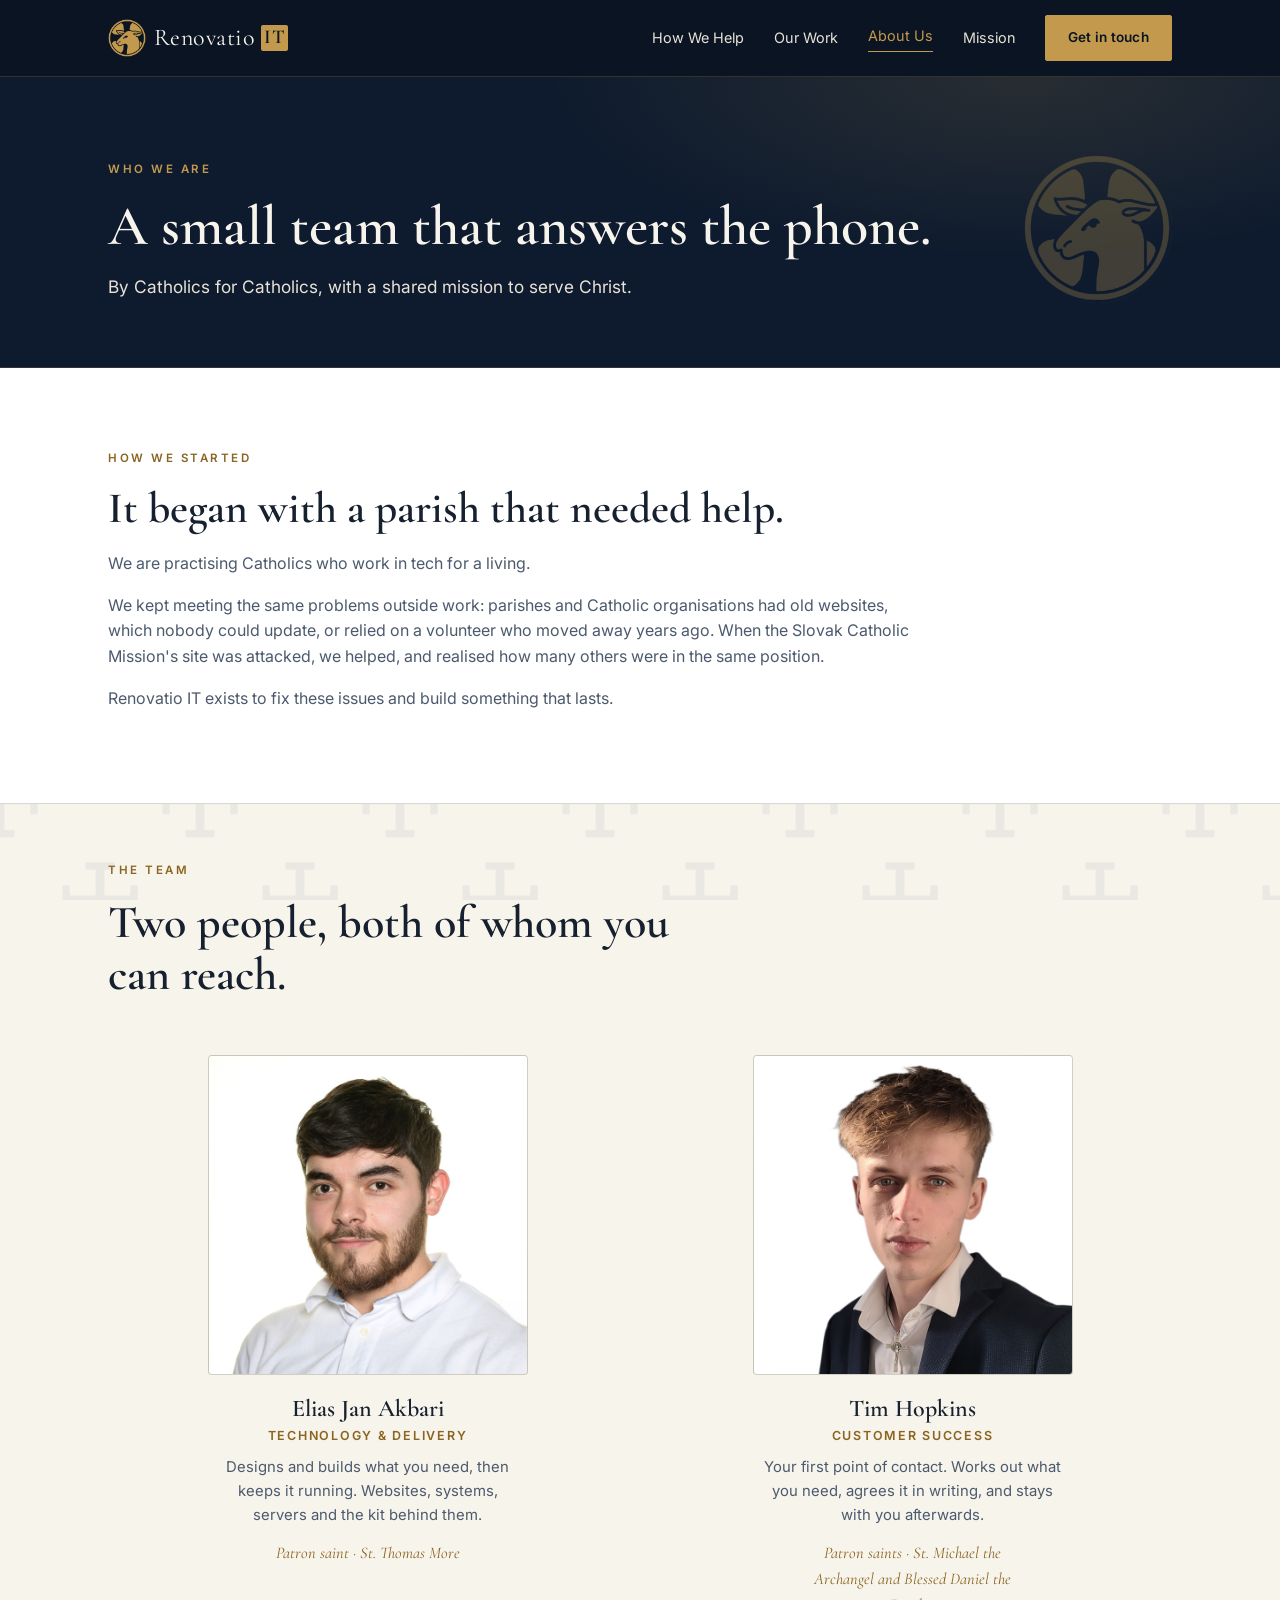
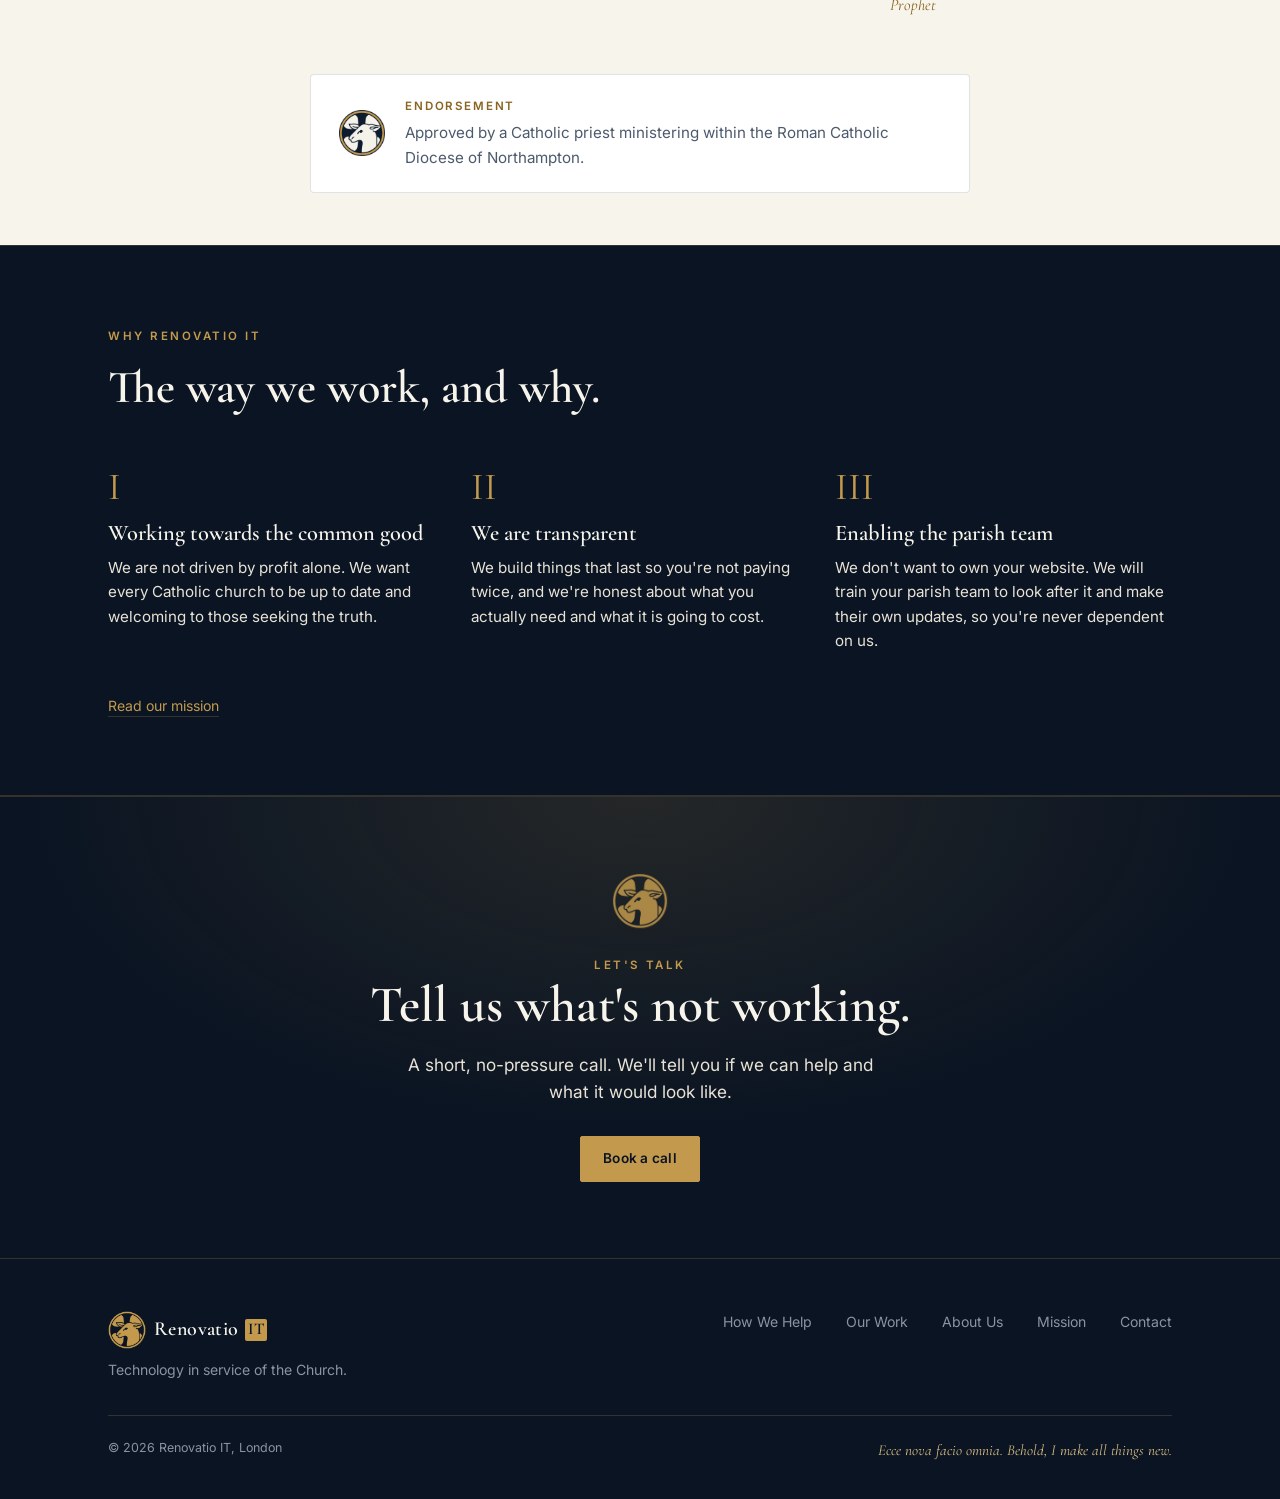
==== about/index.html @ 739c1357 "removing html ending in URL" ====
<!DOCTYPE html>
<html lang="en">
<head>
<meta charset="UTF-8">
<meta name="viewport" content="width=device-width, initial-scale=1.0">
<title>About Us | Renovatio IT</title>
<meta name="description" content="Renovatio IT is a small Catholic IT consultancy in London, run by practising Catholics who work in technology.">
<link rel="icon" href="/assets/img/renovatio-mark.png">
<link rel="preconnect" href="https://fonts.googleapis.com">
<link rel="preconnect" href="https://fonts.gstatic.com" crossorigin>
<link href="https://fonts.googleapis.com/css2?family=Cormorant+Garamond:wght@500;600&family=Inter:wght@400;500;600&display=swap" rel="stylesheet">
<link rel="stylesheet" href="/assets/css/site.css">
</head>
<body>

<header class="site">
  <div class="wrap">
    <nav class="site">
      <a class="brand" href="/">
        <img class="mark" src="/assets/img/renovatio-mark.png" alt="" width="38" height="38">
        Renovatio<span class="it">IT</span>
      </a>
      <div class="navlinks">
        <a href="/how-we-help/">How We Help</a>
        <a href="/work/">Our Work</a>
        <a href="/about/" class="is-active" aria-current="page">About Us</a>
        <a href="/mission/">Mission</a>
        <a class="btn btn-gold" href="/contact/">Get in touch</a>
      </div>
      <button class="menu-btn" aria-label="Menu">☰</button>
    </nav>
  </div>
</header>

<main>

  <section class="page-head">
    <div class="wrap">
      <div>
        <span class="eyebrow">Who we are</span>
        <h1>A small team that answers the phone.</h1>
        <p>By Catholics for Catholics, with a shared mission to serve Christ.</p>
      </div>
      <img class="watermark" src="/assets/img/renovatio-mark.png" alt="">
    </div>
  </section>

  <section class="band band--white light">
    <div class="wrap">
      <div class="prose prose--solo">
        <span class="eyebrow">How we started</span>
        <h2>It began with a parish that needed help.</h2>
        <p>We are practising Catholics who work in tech for a living.</p>
        <p>We kept meeting the same problems outside work: parishes and Catholic organisations had old websites, which nobody could update, or relied on a volunteer who moved away years ago. When the Slovak Catholic Mission's site was attacked, we helped, and realised how many others were in the same position.</p>
        <p>Renovatio IT exists to fix these issues and build something that lasts.</p>
      </div>
    </div>
  </section>

  <section class="band band--paper light band--tight">
    <div class="wrap">
      <div class="sec-head">
        <span class="eyebrow">The team</span>
        <h2>Two people, both of whom you can reach.</h2>
      </div>
      <div class="grid-2">
        <div class="member">
          <div class="avatar">
            <img src="/assets/img/elias-jan-akbari.jpg" alt="Elias Jan Akbari" width="720" height="720" loading="lazy">
          </div>
          <h3>Elias Jan Akbari</h3>
          <div class="role">Technology &amp; Delivery</div>
          <p>Designs and builds what you need, then keeps it running. Websites, systems, servers and the kit behind them.</p>
          <p class="patron">Patron saint &middot; St. Thomas More</p>
        </div>
        <div class="member">
          <div class="avatar">
            <img src="/assets/img/tim-hopkins.jpg" alt="Tim Hopkins" width="720" height="720" loading="lazy">
          </div>
          <h3>Tim Hopkins</h3>
          <div class="role">Customer Success</div>
          <p>Your first point of contact. Works out what you need, agrees it in writing, and stays with you afterwards.</p>
          <p class="patron">Patron saints &middot; St. Michael the Archangel and Blessed Daniel the Prophet</p>
        </div>
      </div>
      <div class="endorse">
        <img src="/assets/img/renovatio-mark-light.png" alt="" width="46" height="46">
        <p><span class="who">Endorsement</span>Approved by a Catholic priest ministering within the Roman Catholic Diocese of Northampton.</p>
      </div>
    </div>
  </section>

  <!-- PERSONAL REFERENCES – uncomment when all quotes are confirmed/approved
  <section class=”band band--white light”>
    <div class=”wrap”>
      <div class=”sec-head sec-head--wide”>
        <span class=”eyebrow”>References</span>
        <h2>People who know us.</h2>
        <p>Catholics who can speak to who we are and how we work.</p>
      </div>
      <div class=”grid-2”>
        <figure class=”ref”>
          <blockquote>”I have known Tim for years. He is the one who actually follows a thing up when he says he will, and he would rather give you the honest answer than the easy one. If he tells you he can help your parish, he means it.”</blockquote>
          <figcaption>
            <img class=”ref-face” src=”assets/img/Daniel-Jahansouz.png” alt=”Daniel Jahansouz” width=”112” height=”112” loading=”lazy”>
            <div>
              <strong>Daniel Jahansouz</strong>
              <span class=”ref-who”>Catholic Author</span>
              <span class=”ref-rel”>On Tim Hopkins</span>
            </div>
          </figcaption>
        </figure>
        <figure class=”ref”>
          <blockquote>Placeholder</blockquote>
          <figcaption>
            <div>
              <strong>Referee name</strong>
              <span class=”ref-rel”>On Elias Jan Akbari</span>
            </div>
          </figcaption>
        </figure>
      </div>
    </div>
  </section>
  -->

  <section class="band band--deep section-crosses">
    <div class="wrap">
      <div class="sec-head">
        <span class="eyebrow">Why Renovatio IT</span>
        <h2>The way we work, and why.</h2>
      </div>
      <div class="grid-3">
        <div class="why-item">
          <div class="n">I</div>
          <h3>Working towards the common good</h3>
          <p>We are not driven by profit alone. We want every Catholic church to be up to date and welcoming to those seeking the truth.</p>
        </div>
        <div class="why-item">
          <div class="n">II</div>
          <h3>We are transparent</h3>
          <p>We build things that last so you're not paying twice, and we're honest about what you actually need and what it is going to cost.</p>
        </div>
        <div class="why-item">
          <div class="n">III</div>
          <h3>Enabling the parish team</h3>
          <p>We don't want to own your website. We will train your parish team to look after it and make their own updates, so you're never dependent on us.</p>
        </div>
      </div>
      <p class="sec-more"><a class="visit" href="/mission/">Read our mission</a></p>
    </div>
  </section>

  <section class="band cta-band">
    <div class="wrap">
      <img class="cta-mark" src="/assets/img/renovatio-mark.png" alt="">
      <span class="eyebrow">Let's talk</span>
      <h2>Tell us what's not working.</h2>
      <p>A short, no-pressure call. We'll tell you if we can help and what it would look like.</p>
      <a class="btn btn-gold" href="/contact/">Book a call</a>
    </div>
  </section>

</main>

<footer class="site">
  <div class="wrap">
    <div class="foot-grid">
      <div>
        <a class="brand serif" href="/">
          <img class="mark" src="/assets/img/renovatio-mark.png" alt="">
          Renovatio<span class="it">IT</span>
        </a>
        <p class="foot-tag">Technology in service of the Church.</p>
      </div>
      <div class="foot-nav">
        <a href="/how-we-help/">How We Help</a>
        <a href="/work/">Our Work</a>
        <a href="/about/">About Us</a>
        <a href="/mission/">Mission</a>
        <a href="/contact/">Contact</a>
      </div>
    </div>
    <div class="foot-note">
      <span>© 2026 Renovatio IT, London</span>
      <span class="lat">Ecce nova facio omnia. Behold, I make all things new.</span>
    </div>
  </div>
</footer>

<script src="/assets/js/site.js"></script>
</body>
</html>
---- assets/css/site.css ----
/* Renovatio IT shared stylesheet */

:root{
  --navy:#0e1b2e;
  --navy-deep:#0a1422;
  --slate:#1c2c44;
  --gold:#c39a4d;
  --gold-soft:#d9bd84;
  --gold-ink:#8a6420;        /* accessible gold for light backgrounds */
  --paper:#f7f4ec;
  --white:#ffffff;
  --ink:#16202e;
  --ink-soft:#4c5a6d;
  --muted:#8a93a3;
  --line:rgba(195,154,77,.22);
  --line-light:rgba(22,32,46,.13);
  --flag-bad:#a8322d;         /* before / problem, on light backgrounds */
  --flag-good:#2c6b45;        /* after / resolved, on light backgrounds */
  --flag-bad-soft:#e08a83;    /* same pair, legible on navy */
  --flag-good-soft:#7cbf98;
}

*{margin:0;padding:0;box-sizing:border-box}
html{scroll-behavior:smooth}
body{
  font-family:'Inter',system-ui,sans-serif;
  background:var(--navy);color:var(--paper);
  line-height:1.6;-webkit-font-smoothing:antialiased;
}
img{display:block;max-width:100%}
a{color:inherit;text-decoration:none}
h1,h2,h3,.serif{font-family:'Cormorant Garamond',Georgia,serif;font-weight:600;line-height:1.14}
.wrap{max-width:1120px;margin:0 auto;padding:0 28px}
.eyebrow{font-size:.72rem;letter-spacing:.22em;text-transform:uppercase;color:var(--gold);font-weight:600}
:focus-visible{outline:2px solid var(--gold);outline-offset:3px}

/* ---------- NAV ---------- */
header.site{position:sticky;top:0;z-index:50;background:rgba(10,20,34,.9);backdrop-filter:blur(10px);border-bottom:1px solid var(--line)}
nav.site{display:flex;align-items:center;justify-content:space-between;height:76px}
.brand{display:flex;align-items:center;gap:0;font-family:'Cormorant Garamond',serif;font-size:1.5rem;letter-spacing:.02em;color:var(--paper)}
.brand .mark{width:38px;height:38px;flex:none;margin-right:8px}
.brand .it{font-size:.82em;font-weight:600;letter-spacing:.02em;
  color:var(--navy-deep);background:var(--gold);padding:2px 3px 3px;border-radius:2px;margin-left:6px;line-height:1.05}
.navlinks{display:flex;gap:30px;align-items:center;font-size:.9rem}
/* :not(.btn) so the nav's own link colour doesn't outrank .btn-gold's navy text */
.navlinks a:not(.btn){color:var(--paper-dim,#e8e3d6);transition:color .2s}
.navlinks a:not(.btn):hover{color:var(--gold)}
.navlinks a.is-active:not(.btn){color:var(--gold);border-bottom:1px solid var(--gold);padding-bottom:3px}
.menu-btn{display:none;background:none;border:0;color:var(--paper);font-size:1.4rem;cursor:pointer;line-height:1}

.btn{display:inline-block;padding:11px 22px;border-radius:2px;font-size:.85rem;font-weight:600;letter-spacing:.02em;transition:background .2s,border-color .2s,color .2s;border:1px solid var(--gold);cursor:pointer}
.btn-gold{background:var(--gold);color:var(--navy-deep)}
.btn-gold:hover{background:var(--gold-soft);border-color:var(--gold-soft)}
.btn-ghost{color:var(--gold);background:transparent}
.btn-ghost:hover{background:rgba(195,154,77,.12)}

/* ---------- BANDS ---------- */
.band{padding:76px 0}
.band--deep{background:var(--navy-deep);border-top:1px solid var(--line);border-bottom:1px solid var(--line)}
.band--white{background:var(--white);color:var(--ink)}
.band--paper{background:var(--paper);color:var(--ink);position:relative;isolation:isolate}
.band--paper::after{
  content:"";position:absolute;inset:0;z-index:-1;pointer-events:none;
  background-image:url('../img/renovatio-cross-tile-dark.png');
  background-size:200px 200px;background-repeat:repeat;background-attachment:fixed;
  opacity:.4;
}
.band--white + .band--paper,.band--paper + .band--white{border-top:1px solid var(--line-light)}
.band--tight-top{padding-top:60px}
.band--tight{padding-top:52px;padding-bottom:52px}

/* tiled cross pattern over a band's own background. The tile rides on a
   low-opacity layer behind the content so it reads as texture rather than
   competing with the text; url() is relative to this stylesheet, not the page. */
.section-crosses{position:relative;isolation:isolate}
.section-crosses::after{
  content:"";position:absolute;inset:0;z-index:-1;pointer-events:none;
  background-image:url('../img/renovatio-cross-tile-light.png');
  background-size:200px 200px;background-repeat:repeat;background-attachment:fixed;
  opacity:.07;
}
/* dark tile for the cream and white bands; the band supplies its own colour */
.section-crosses--dark::after{background-image:url('../img/renovatio-cross-tile-dark.png');background-attachment:fixed;opacity:.4}
.band--deep.section-crosses::after{opacity:.3}

.sec-head{max-width:60ch;margin-bottom:54px}
.sec-head--wide{max-width:none}
.sec-head h2{font-size:clamp(2rem,3.6vw,2.9rem);margin:14px 0 16px}
.sec-head p{color:#e8e3d6;font-size:1.05rem}

/* light-band overrides */
.light .eyebrow{color:var(--gold-ink)}
.light .sec-head p,.light p{color:var(--ink-soft)}
.light h1,.light h2,.light h3{color:var(--ink)}
.light .btn-ghost{color:var(--gold-ink);border-color:var(--gold-ink)}
.light .btn-ghost:hover{background:rgba(138,100,32,.08)}
.light .btn-gold{background:var(--gold-ink);border-color:var(--gold-ink);color:#fff}
.light .btn-gold:hover{background:#6f5019;border-color:#6f5019}

/* ---------- PAGE HEADER (inner pages) ---------- */
.page-head{position:relative;padding:76px 0 64px;overflow:hidden;border-bottom:1px solid var(--line)}
.page-head::before{content:"";position:absolute;inset:0;background:radial-gradient(ellipse 60% 100% at 80% 0%,rgba(195,154,77,.14),transparent 62%)}
.page-head .wrap{position:relative;display:flex;align-items:center;justify-content:space-between;gap:40px}
.page-head h1{font-size:clamp(2.3rem,4.6vw,3.5rem);margin:14px 0 14px}
.page-head p{color:#e8e3d6;font-size:1.08rem;max-width:52ch}
.page-head .watermark{width:150px;flex:none;opacity:.28}

/* ---------- HOME HERO ---------- */
.hero{position:relative;padding:60px 0;overflow:hidden}
.hero::before{content:"";position:absolute;inset:0;background:radial-gradient(ellipse 80% 90% at 60% 0%,rgba(195,154,77,.13),transparent 62%)}
/* copy left, Agnus Dei right, so the hero fills the wrap instead of leaving
   the right half empty */
.hero-body{position:relative;display:grid;grid-template-columns:1.05fr .95fr;gap:48px;align-items:center}
.hero h1{font-size:clamp(2.6rem,5.4vw,4.4rem);margin:20px 0 26px;max-width:22ch}
.hero p.lede{font-size:1.18rem;color:#e8e3d6;max-width:54ch;margin-bottom:36px}
.hero-cta{display:flex;gap:14px;flex-wrap:wrap}

/* the brand name glossed like a dictionary entry, standing in for a lede */
.etym{border-left:2px solid var(--gold);padding:2px 0 2px 24px;margin-bottom:36px;max-width:50ch}
.etym-word{font-family:'Cormorant Garamond',serif;font-size:2.1rem;line-height:1.1;
  color:var(--gold-soft);display:flex;align-items:baseline;gap:14px;flex-wrap:wrap}
.etym-word .pos{font-family:'Inter',system-ui,sans-serif;font-size:.68rem;letter-spacing:.2em;
  text-transform:uppercase;color:var(--muted);font-weight:600}
.etym-def{font-size:1.08rem;color:#e8e3d6;margin-top:12px}
.etym-note{font-size:1.08rem;color:#e8e3d6;margin-top:12px}
.hero-art{width:100%;max-width:430px;height:auto;justify-self:end}

/* ---------- FACTS STRIP ---------- */
.facts{border-top:1px solid var(--line);border-bottom:1px solid var(--line);background:var(--navy-deep)}
.facts .wrap{display:grid;grid-template-columns:repeat(3,1fr);gap:38px;padding-top:30px;padding-bottom:30px}
/* rule sits centred in the 38px gutter without shifting the text */
.facts .fact + .fact{border-left:1px solid var(--line);margin-left:-19px;padding-left:19px}
.facts .label{display:block;font-size:.72rem;letter-spacing:.2em;text-transform:uppercase;
  color:var(--gold);font-weight:600;margin-bottom:9px}
.facts .fact p{font-family:'Cormorant Garamond',serif;font-size:1.15rem;line-height:1.3;color:#e8e3d6}

/* ---------- CARDS ---------- */
.grid-2{display:grid;grid-template-columns:1fr 1fr;gap:26px}
.grid-3{display:grid;grid-template-columns:repeat(3,1fr);gap:26px}
.card{background:linear-gradient(165deg,var(--slate),rgba(14,27,46,.6));border:1px solid var(--line);border-radius:4px;padding:38px 34px;transition:border-color .25s}
.card:hover{border-color:rgba(195,154,77,.5)}
.card .tag{font-size:.72rem;letter-spacing:.16em;text-transform:uppercase;color:var(--gold);font-weight:600}
.card h3{font-size:1.8rem;margin:12px 0 14px}
.card p{color:#e8e3d6;margin-bottom:20px}
.card ul{list-style:none;display:flex;flex-direction:column;gap:11px}
.card li{padding-left:26px;position:relative;font-size:.94rem;color:#e8e3d6}
.card li::before{content:"✦";position:absolute;left:0;color:var(--gold);font-size:.8rem;top:2px}

.light .card{background:var(--white);border-color:var(--line-light);box-shadow:0 1px 2px rgba(22,32,46,.05)}
.light .card:hover{border-color:rgba(138,100,32,.45)}
.light .card .tag{color:var(--gold-ink)}
.light .card p,.light .card li{color:var(--ink-soft)}
.light .card li::before{color:var(--gold-ink)}
.band--white.light .card{background:var(--paper)}

/* ---------- NUMBERED / REASON ITEMS ---------- */
.why-item .n{font-family:'Cormorant Garamond',serif;font-size:2.4rem;color:var(--gold);line-height:1}
.why-item h3{font-size:1.4rem;margin:14px 0 10px}
.why-item p{color:#e8e3d6;font-size:.95rem}
.light .why-item .n{color:var(--gold-ink)}
.light .why-item p{color:var(--ink-soft)}

.steps{counter-reset:step;display:flex;flex-direction:column;gap:0}
.step{display:grid;grid-template-columns:64px 1fr;gap:26px;padding:28px 0;border-top:1px solid var(--line-light)}
.step:last-child{border-bottom:1px solid var(--line-light)}
.step .num{font-family:'Cormorant Garamond',serif;font-size:2rem;color:var(--gold-ink);line-height:1}
.step h3{font-size:1.35rem;margin-bottom:8px}
.step p{color:var(--ink-soft);font-size:.97rem;max-width:62ch}

/* ---------- CASE STUDY ---------- */
.case{display:grid;grid-template-columns:.85fr 1.15fr;gap:48px;align-items:center;
  border:1px solid var(--line);border-radius:4px;padding:40px;background:linear-gradient(160deg,var(--slate),rgba(14,27,46,.55))}
.light .case{background:var(--white);border-color:var(--line-light)}
.band--white.light .case{background:var(--paper)}
/* case study with before/after screenshots stacks instead of splitting */
.case--shots{grid-template-columns:1fr;gap:38px}

/* ---------- BEFORE / AFTER REVEAL SLIDER ---------- */
/* --pos is the divider position. JS syncs it to the range input; the 50%
   default means the comparison still reads if JS never runs. */
.reveal{--pos:50%;margin:0}
.reveal-frame{position:relative;aspect-ratio:2880/1550;border-radius:4px;overflow:hidden;
  border:1px solid var(--line);box-shadow:0 10px 30px rgba(10,20,34,.16)}
.light .reveal-frame{border-color:var(--line-light)}
.reveal-frame img{position:absolute;inset:0;width:100%;height:100%;object-fit:cover}
.reveal-old{clip-path:inset(0 calc(100% - var(--pos)) 0 0)}

/* red edge marks the old site, green edge the rebuilt one */
.reveal-frame::before,.reveal-frame::after{content:"";position:absolute;top:0;bottom:0;width:4px;z-index:3}
.reveal-frame::before{left:0;background:var(--flag-bad)}
.reveal-frame::after{right:0;background:var(--flag-good)}

.reveal-divider{position:absolute;top:0;bottom:0;left:var(--pos);width:2px;
  background:var(--gold);transform:translateX(-1px);z-index:4;pointer-events:none}
.reveal-grip{position:absolute;top:50%;left:50%;transform:translate(-50%,-50%);
  width:46px;height:46px;border-radius:50%;background:var(--gold);color:var(--navy-deep);
  display:flex;align-items:center;justify-content:center;
  font-size:1.35rem;font-weight:700;letter-spacing:.06em;line-height:1;
  box-shadow:0 3px 12px rgba(10,20,34,.35)}

/* the real control: full-bleed range input with an invisible thumb, so a click
   or drag anywhere in the frame moves the divider */
.reveal-range{position:absolute;inset:0;width:100%;height:100%;margin:0;z-index:5;
  -webkit-appearance:none;appearance:none;background:transparent;cursor:ew-resize}
.reveal-range::-webkit-slider-thumb{-webkit-appearance:none;width:46px;height:46px;
  border-radius:50%;background:transparent;border:0;cursor:ew-resize}
.reveal-range::-moz-range-thumb{width:46px;height:46px;border:0;border-radius:50%;
  background:transparent;cursor:ew-resize}
.reveal-range::-moz-range-track{background:transparent;border:0}
.reveal-range:focus{outline:none}
.reveal-range:focus-visible + .reveal-divider .reveal-grip{outline:3px solid var(--gold);outline-offset:3px}

.reveal-legend{display:flex;align-items:baseline;justify-content:space-between;gap:16px;margin-top:14px;
  font-size:.72rem;letter-spacing:.16em;text-transform:uppercase;font-weight:600}
.reveal-legend .when--before{color:var(--flag-bad-soft)}
.reveal-legend .when--after{color:var(--flag-good-soft)}
.light .reveal-legend .when--before{color:var(--flag-bad)}
.light .reveal-legend .when--after{color:var(--flag-good)}
.reveal-hint{letter-spacing:.04em;text-transform:none;font-weight:400;font-size:.84rem;color:var(--muted)}
.case .org{font-size:.72rem;letter-spacing:.18em;text-transform:uppercase;color:var(--gold);font-weight:600}
.light .case .org{color:var(--gold-ink)}
.case blockquote{font-family:'Cormorant Garamond',serif;font-size:1.6rem;line-height:1.34;margin:16px 0 18px;font-weight:500}
.case .attrib{font-size:.92rem;color:#e8e3d6;margin-bottom:24px}
.light .case .attrib{color:var(--ink-soft)}
.case .attrib strong{color:inherit;font-weight:600}
.ba{display:grid;grid-template-columns:1fr 1fr;gap:1px;background:var(--line);border:1px solid var(--line);border-radius:4px;overflow:hidden;margin-bottom:22px}
.ba > div{background:var(--navy-deep);padding:18px 20px}
.light .ba{background:var(--line-light);border-color:var(--line-light)}
.light .ba > div{background:var(--white)}
.band--white.light .ba > div{background:var(--paper)}
.ba h4{font-size:.7rem;letter-spacing:.16em;text-transform:uppercase;margin-bottom:8px}
.ba .before h4{color:var(--muted)}
.ba .after h4{color:var(--gold)}
.light .ba .after h4{color:var(--gold-ink)}
.ba ul{list-style:none;display:flex;flex-direction:column;gap:7px}
.ba li{font-size:.85rem;color:#e8e3d6;padding-left:16px;position:relative}
.light .ba li{color:var(--ink-soft)}
.ba li::before{content:"·";position:absolute;left:4px;color:var(--gold)}
.light .ba li::before{color:var(--gold-ink)}
.case .links{display:flex;gap:14px;flex-wrap:wrap;align-items:center}
.visit{font-size:.88rem;color:var(--gold);border-bottom:1px solid var(--line);padding-bottom:2px;transition:border-color .2s}
.visit:hover{border-color:var(--gold)}
.light .visit{color:var(--gold-ink);border-color:rgba(138,100,32,.3)}
.light .visit:hover{border-color:var(--gold-ink)}

/* ---------- TEAM ---------- */
.member{text-align:center}
.member .avatar{aspect-ratio:1;max-width:320px;border-radius:4px;border:1px solid var(--line);overflow:hidden;
  background:linear-gradient(160deg,#223453,#0c1626);display:flex;align-items:center;justify-content:center;margin:0 auto 20px}
.light .member .avatar{background:linear-gradient(160deg,#efe9dc,#e2dbc9);border-color:var(--line-light)}
.member .avatar img{width:100%;height:100%;object-fit:cover;object-position:center top}
.member .avatar span{font-family:'Cormorant Garamond',serif;font-size:2.6rem;color:var(--gold);opacity:.9}
.light .member .avatar span{color:var(--gold-ink)}
.member h3{font-size:1.5rem;margin-bottom:4px}
.member .role{font-size:.78rem;letter-spacing:.14em;text-transform:uppercase;color:var(--gold);font-weight:600;margin-bottom:10px}
.light .member .role{color:var(--gold-ink)}
.member p{font-size:.93rem;color:#e8e3d6;max-width:34ch;margin:0 auto}
.light .member p{color:var(--ink-soft)}
.member .patron{margin-top:12px;font-family:'Cormorant Garamond',serif;font-style:italic;
  font-size:1.02rem;color:var(--gold-soft)}
.light .member .patron{color:var(--gold-ink)}

/* ---------- PERSONAL REFERENCES ---------- */
/* a quote with the referee's face and relation beneath it, rather than an
   organisation, since these vouch for the people not the work */
.ref{display:flex;flex-direction:column;gap:24px;padding:34px 32px;border-radius:4px;
  background:var(--white);border:1px solid var(--line-light);box-shadow:0 1px 2px rgba(22,32,46,.05)}
.band--white.light .ref{background:var(--paper)}
.ref blockquote{flex:1;font-family:'Cormorant Garamond',serif;font-size:1.3rem;line-height:1.4;font-weight:500}
.ref figcaption{display:flex;align-items:center;gap:16px;
  border-top:1px solid var(--line-light);padding-top:20px}
.ref-face{width:58px;height:58px;flex:none;border-radius:50%;object-fit:cover;object-position:center top}
.ref figcaption strong{display:block;font-size:.98rem;font-weight:600;color:var(--ink)}
.ref-who{display:block;font-size:.88rem;color:var(--ink-soft);margin:1px 0 5px}
.ref-rel{display:block;font-size:.72rem;letter-spacing:.16em;text-transform:uppercase;color:var(--gold-ink);font-weight:600}

/* ---------- ENDORSEMENT ---------- */
.endorse{display:flex;align-items:center;gap:20px;max-width:660px;margin:56px auto 0;
  padding:22px 28px;border:1px solid var(--line);border-radius:4px;background:rgba(255,255,255,.04)}
.light .endorse{border-color:var(--line-light);background:var(--white)}
.band--white.light .endorse{background:var(--paper)}
.endorse img{width:46px;flex:none}
.endorse p{font-size:.95rem;margin:0}
.endorse .who{display:block;font-size:.72rem;letter-spacing:.16em;text-transform:uppercase;
  color:var(--gold);font-weight:600;margin-bottom:6px}
.light .endorse .who{color:var(--gold-ink)}

/* ---------- SPLIT / PANEL ---------- */
.split{display:grid;grid-template-columns:1fr 1fr;gap:56px;align-items:center}
.panel{border:1px solid var(--line);border-radius:4px;padding:40px;background:linear-gradient(160deg,var(--slate),var(--navy-deep))}
.light .panel{background:var(--white);border-color:var(--line-light)}
.band--white.light .panel{background:var(--paper)}
.panel h3{font-size:1.6rem;margin-bottom:14px;color:var(--gold-soft)}
.light .panel h3{color:var(--gold-ink)}
.panel p{color:#e8e3d6;font-size:.96rem;margin-bottom:14px}
.light .panel p{color:var(--ink-soft)}
.badge{display:inline-block;margin-top:8px;font-size:.72rem;letter-spacing:.14em;text-transform:uppercase;color:var(--gold);border:1px solid var(--line);padding:6px 12px;border-radius:2px}
.light .badge{color:var(--gold-ink);border-color:rgba(138,100,32,.35)}
.prose h2{font-size:clamp(2rem,3.4vw,2.8rem);margin:14px 0 18px}
.prose p{margin-bottom:16px;max-width:64ch}
.prose .visit{display:inline-block;margin-top:10px}
/* section-level "read more" link, sitting below a grid rather than inside prose */
.sec-more{margin-top:40px}

/* prose with no panel beside it: fill the whole wrap by putting the heading in
   its own column, so the body keeps a readable measure instead of one long line */
/* one wide column, heading and body stacked together. --solo sits flush with
   the wrap's left edge so it lines up with the rest of the page; --center
   is the same column centred instead. */
.prose--solo,.prose--center{max-width:820px}
.prose--center{margin:0 auto}
.prose--solo p,.prose--solo .pull,
.prose--center p,.prose--center .pull{max-width:none}

.prose--wide{display:grid;grid-template-columns:.85fr 1.15fr;gap:56px;align-items:start}
.prose--wide .prose-head h2{margin-bottom:0}
.prose--wide .prose-body > :last-child{margin-bottom:0}
.prose--wide p,.prose--wide .pull{max-width:none}

/* pull-quote card (papal quotation) */
.quote-card{align-self:start}
.quote-card blockquote{font-family:'Cormorant Garamond',serif;font-size:clamp(1.3rem,2.1vw,1.62rem);
  line-height:1.38;font-weight:500;margin-bottom:22px}
.quote-card .src{font-size:.82rem;line-height:1.55;color:var(--ink-soft);
  border-top:1px solid var(--line-light);padding-top:15px}
.quote-card .src strong{display:block;font-weight:600;color:var(--ink);font-size:.9rem;margin-bottom:2px}
.quote-card .src cite{font-style:italic}
.pull{font-family:'Cormorant Garamond',serif;font-size:clamp(1.7rem,3vw,2.3rem);line-height:1.34;
  border-left:2px solid var(--gold-ink);padding:6px 0 6px 26px;margin:34px 0;max-width:36ch}
.light .pull{color:var(--ink)}

/* ---------- CONTACT ---------- */
.contact-grid{display:grid;grid-template-columns:1fr 1fr;gap:56px;align-items:start}
.field{margin-bottom:20px;display:block}
.field span{display:block;font-size:.8rem;letter-spacing:.08em;text-transform:uppercase;color:var(--ink-soft);margin-bottom:7px;font-weight:600}
.field input,.field textarea,.field select{
  width:100%;font-family:inherit;font-size:.97rem;color:var(--ink);background:var(--white);
  border:1px solid var(--line-light);border-radius:3px;padding:12px 14px}
.field textarea{min-height:150px;resize:vertical}
.field input:focus,.field textarea:focus,.field select:focus{border-color:var(--gold-ink);outline:none;box-shadow:0 0 0 3px rgba(138,100,32,.13)}
.form-note{font-size:.82rem;line-height:1.55;color:var(--ink-soft);margin-top:18px;max-width:52ch}
.detail-list{list-style:none;display:flex;flex-direction:column;gap:22px;margin-top:8px}
.detail-list dt{font-size:.75rem;letter-spacing:.16em;text-transform:uppercase;color:var(--gold-ink);font-weight:600;margin-bottom:5px}
.detail-list dd{font-size:1.02rem}
.faq{border-top:1px solid var(--line-light);padding:22px 0}
.faq:last-child{border-bottom:1px solid var(--line-light)}
.faq h3{font-size:1.25rem;margin-bottom:7px}
.faq p{color:var(--ink-soft);font-size:.97rem;max-width:64ch}

/* ---------- CTA BAND ---------- */
.cta-band{text-align:center;background:radial-gradient(ellipse 80% 120% at 50% 0%,rgba(195,154,77,.14),transparent 60%),var(--navy-deep);border-top:1px solid var(--line)}
.cta-band h2{font-size:clamp(2.2rem,4vw,3.2rem);margin-bottom:16px}
.cta-band p{color:#e8e3d6;max-width:46ch;margin:0 auto 30px;font-size:1.08rem}
.cta-band .cta-mark{width:56px;margin:0 auto 22px;opacity:.85}

/* ---------- FOOTER ---------- */
footer.site{background:var(--navy-deep);border-top:1px solid var(--line);padding:52px 0 36px;font-size:.88rem;color:var(--muted)}
footer.site .foot-grid{display:flex;justify-content:space-between;flex-wrap:wrap;gap:28px}
footer.site .brand{font-size:1.25rem}
footer.site .foot-tag{margin-top:10px;max-width:34ch}
footer.site .foot-nav{display:flex;gap:34px;flex-wrap:wrap}
footer.site .foot-nav a:hover{color:var(--gold)}
.foot-note{margin-top:34px;padding-top:22px;border-top:1px solid var(--line);display:flex;justify-content:space-between;flex-wrap:wrap;gap:8px;font-size:.78rem}
.foot-note .lat{font-family:'Cormorant Garamond',serif;font-style:italic;color:var(--gold-soft);font-size:.95rem}

/* ---------- RESPONSIVE ---------- */
@media(max-width:860px){
  /* full-width panel dropping from under the header, with each link as its own
     tappable row rather than a small dropdown anchored to the right */
  .navlinks{display:none;flex-direction:column;align-items:stretch;gap:0;
    position:absolute;top:76px;left:0;right:0;
    background:var(--navy-deep);padding:6px 28px 22px;border-radius:0;
    border-top:1px solid var(--line);border-bottom:1px solid var(--line);
    box-shadow:0 16px 30px rgba(6,12,20,.4)}
  .navlinks.open{display:flex}
  .navlinks a:not(.btn){padding:16px 0;font-size:1rem;border-bottom:1px solid rgba(195,154,77,.14)}
  .navlinks a.is-active:not(.btn){padding-bottom:16px;border-bottom-color:var(--gold)}
  .navlinks .btn{margin-top:18px;text-align:center;padding:14px 22px}
  .menu-btn{display:block}
  .grid-2,.grid-3,.split,.contact-grid,.prose--wide{grid-template-columns:1fr}
  .prose--wide{gap:22px}
  .case{grid-template-columns:1fr;padding:28px}
  .ba{grid-template-columns:1fr}
  .reveal-hint{display:none}
  .band{padding:52px 0}
  .hero-body{grid-template-columns:1fr;gap:34px}
  .hero-art{max-width:250px;justify-self:center}
  .facts .wrap{grid-template-columns:1fr;gap:22px}
  .facts .fact + .fact{border-left:0;margin-left:0;padding:22px 0 0;border-top:1px solid var(--line)}
  .page-head .watermark{display:none}
  .step{grid-template-columns:44px 1fr;gap:16px}
}

@media(prefers-reduced-motion:reduce){
  html{scroll-behavior:auto}
  *{transition:none!important;animation:none!important}
}
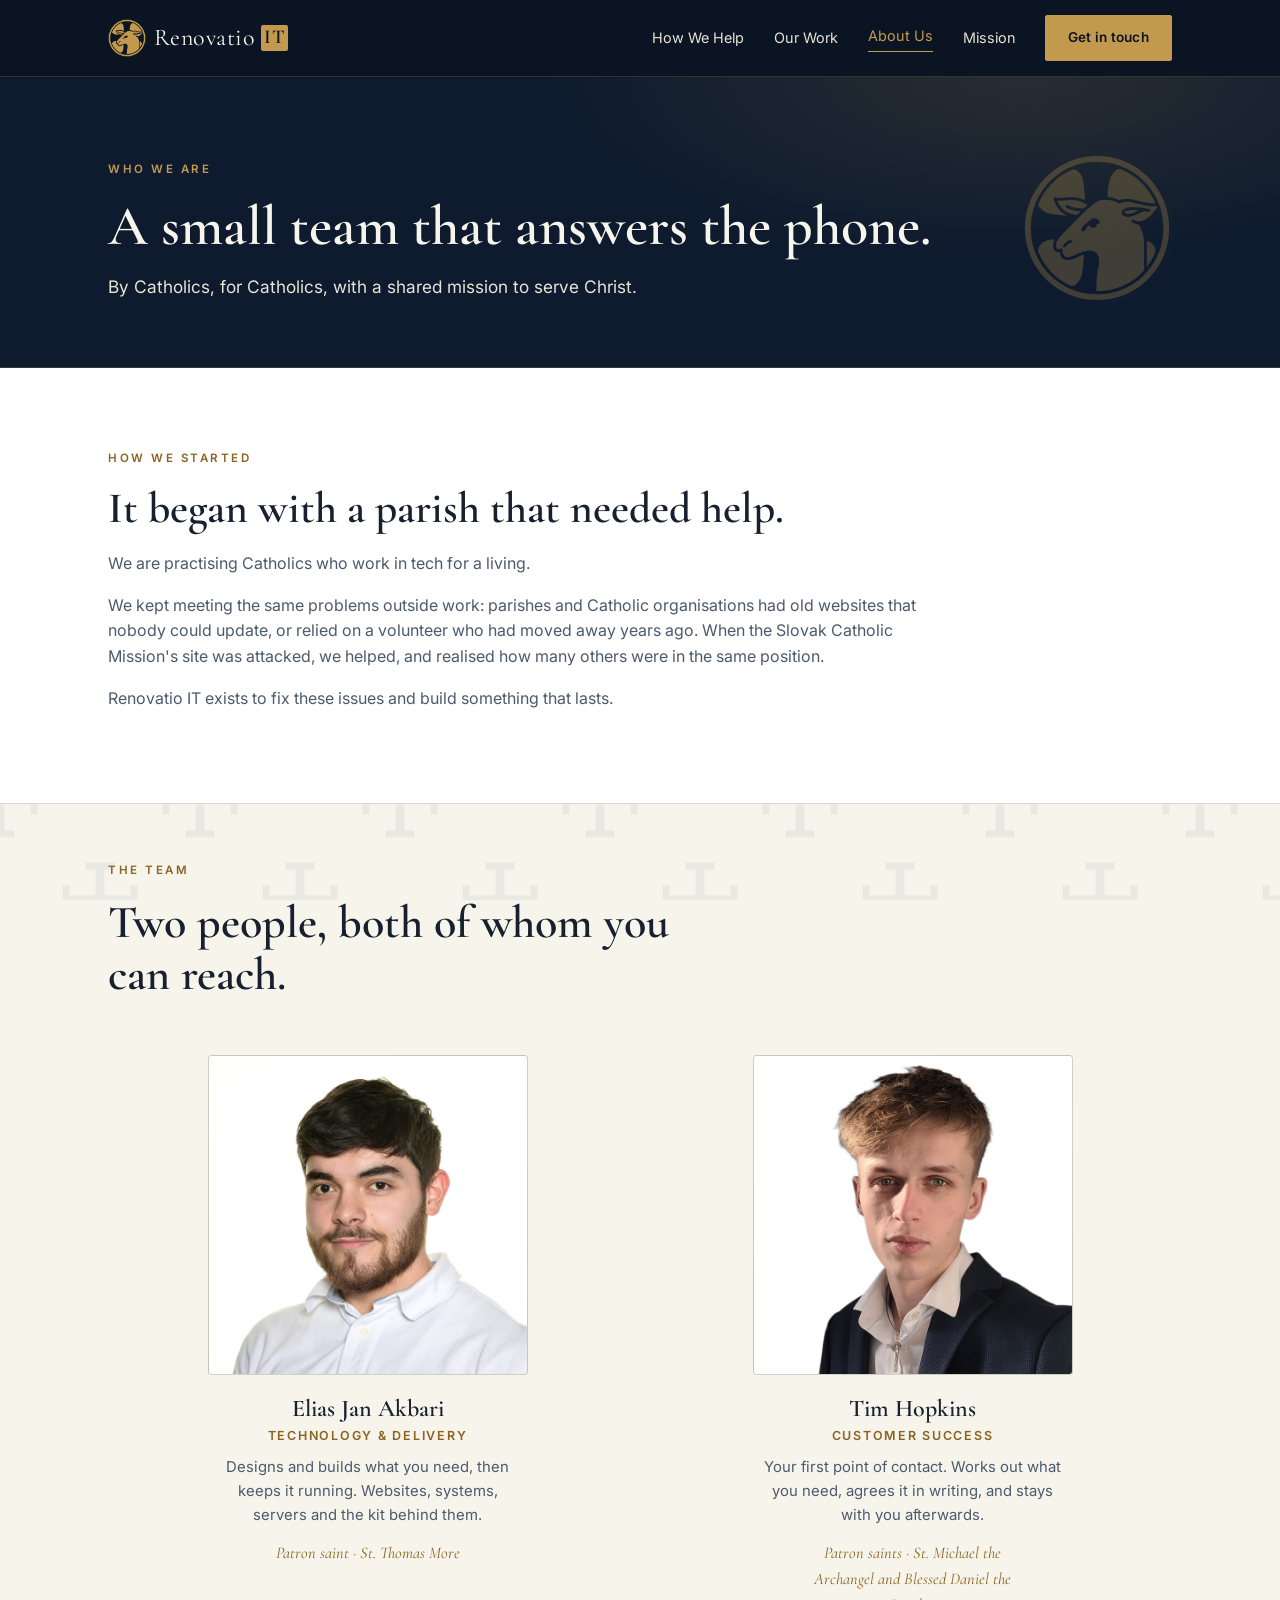
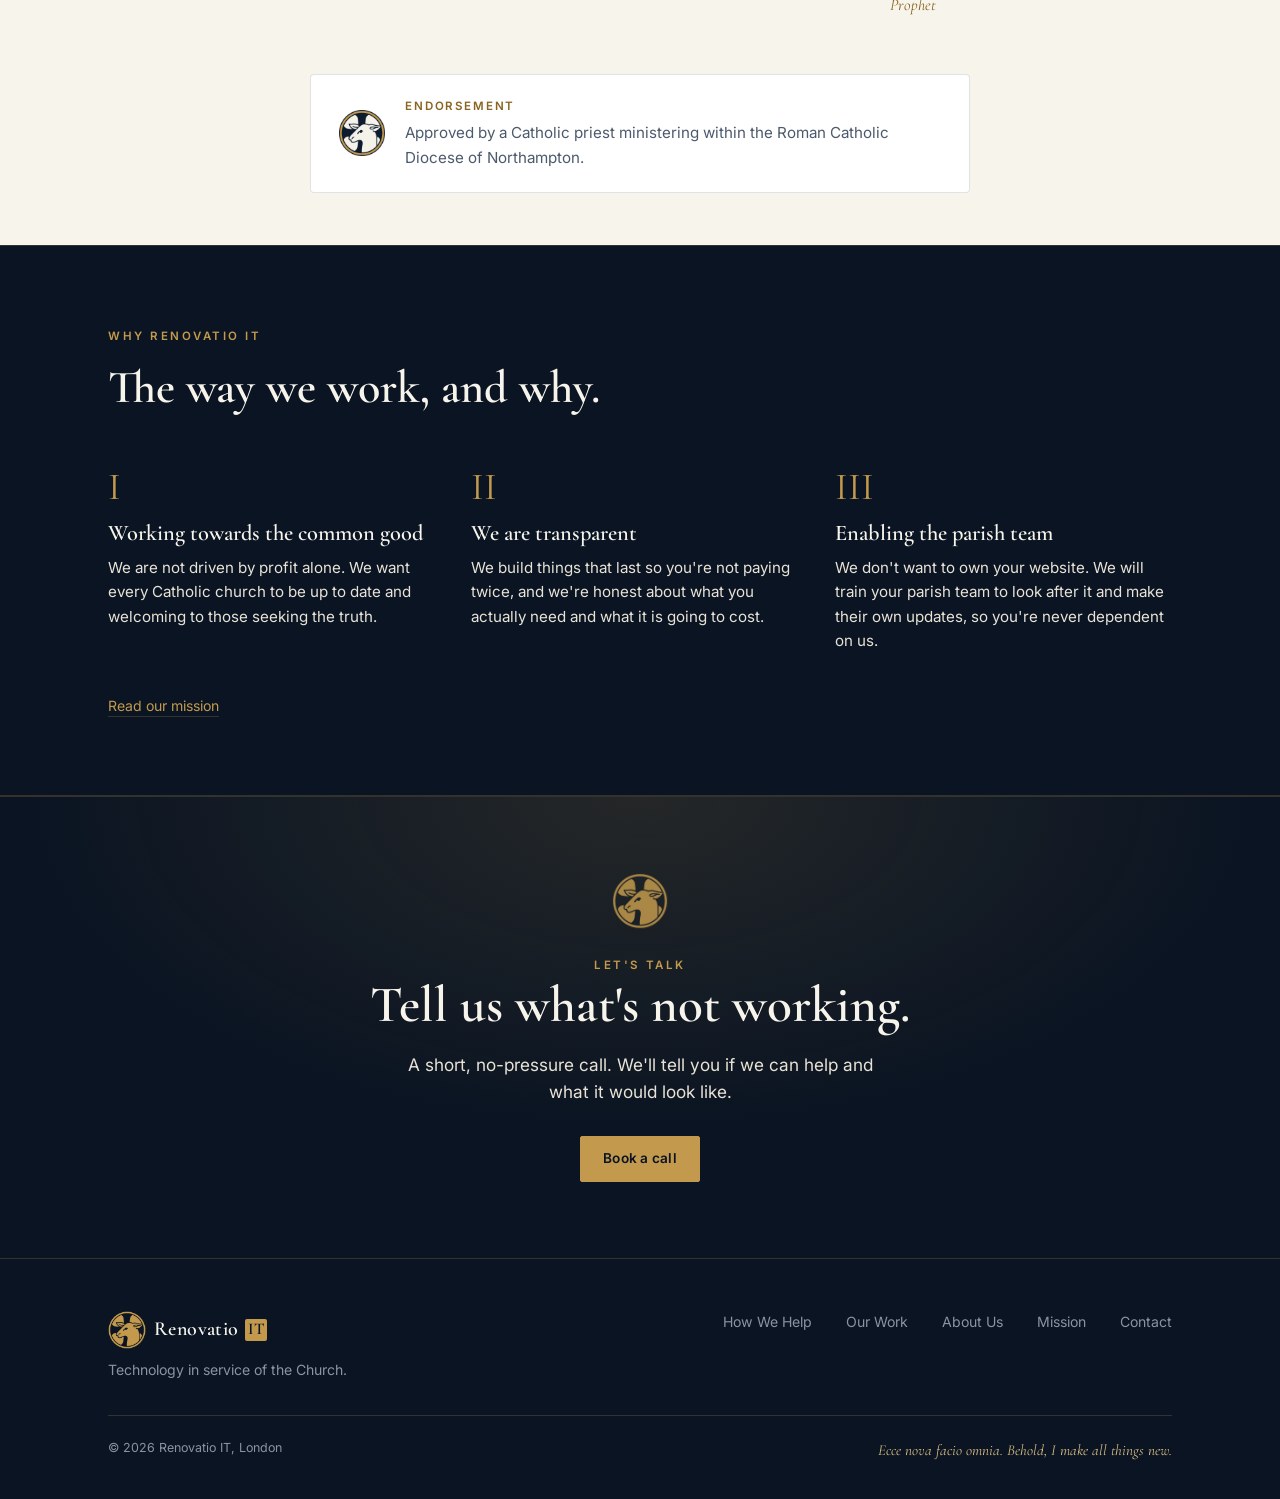
==== commit 6d50d2f2: "Spelling and grammar changes" ====
--- a/about/index.html
+++ b/about/index.html
@@ -9,6 +9,7 @@
 <link rel="preconnect" href="https://fonts.googleapis.com">
 <link rel="preconnect" href="https://fonts.gstatic.com" crossorigin>
 <link href="https://fonts.googleapis.com/css2?family=Cormorant+Garamond:wght@500;600&family=Inter:wght@400;500;600&display=swap" rel="stylesheet">
+<link rel="canonical" href="https://renovatioit.com/about/">
 <link rel="stylesheet" href="/assets/css/site.css">
 </head>
 <body>
@@ -39,7 +40,7 @@
       <div>
         <span class="eyebrow">Who we are</span>
         <h1>A small team that answers the phone.</h1>
-        <p>By Catholics for Catholics, with a shared mission to serve Christ.</p>
+        <p>By Catholics, for Catholics, with a shared mission to serve Christ.</p>
       </div>
       <img class="watermark" src="/assets/img/renovatio-mark.png" alt="">
     </div>
@@ -51,7 +52,7 @@
         <span class="eyebrow">How we started</span>
         <h2>It began with a parish that needed help.</h2>
         <p>We are practising Catholics who work in tech for a living.</p>
-        <p>We kept meeting the same problems outside work: parishes and Catholic organisations had old websites, which nobody could update, or relied on a volunteer who moved away years ago. When the Slovak Catholic Mission's site was attacked, we helped, and realised how many others were in the same position.</p>
+        <p>We kept meeting the same problems outside work: parishes and Catholic organisations had old websites that nobody could update, or relied on a volunteer who had moved away years ago. When the Slovak Catholic Mission's site was attacked, we helped, and realised how many others were in the same position.</p>
         <p>Renovatio IT exists to fix these issues and build something that lasts.</p>
       </div>
     </div>
@@ -189,5 +190,6 @@
 </footer>
 
 <script src="/assets/js/site.js"></script>
+<!-- Cloudflare Web Analytics --><script type='module' src='https://static.cloudflareinsights.com/beacon.min.js' data-cf-beacon='{"token": "ae1b24069df44cdcb2edb2a5f4bd0624"}'></script><!-- End Cloudflare Web Analytics -->
 </body>
 </html>
